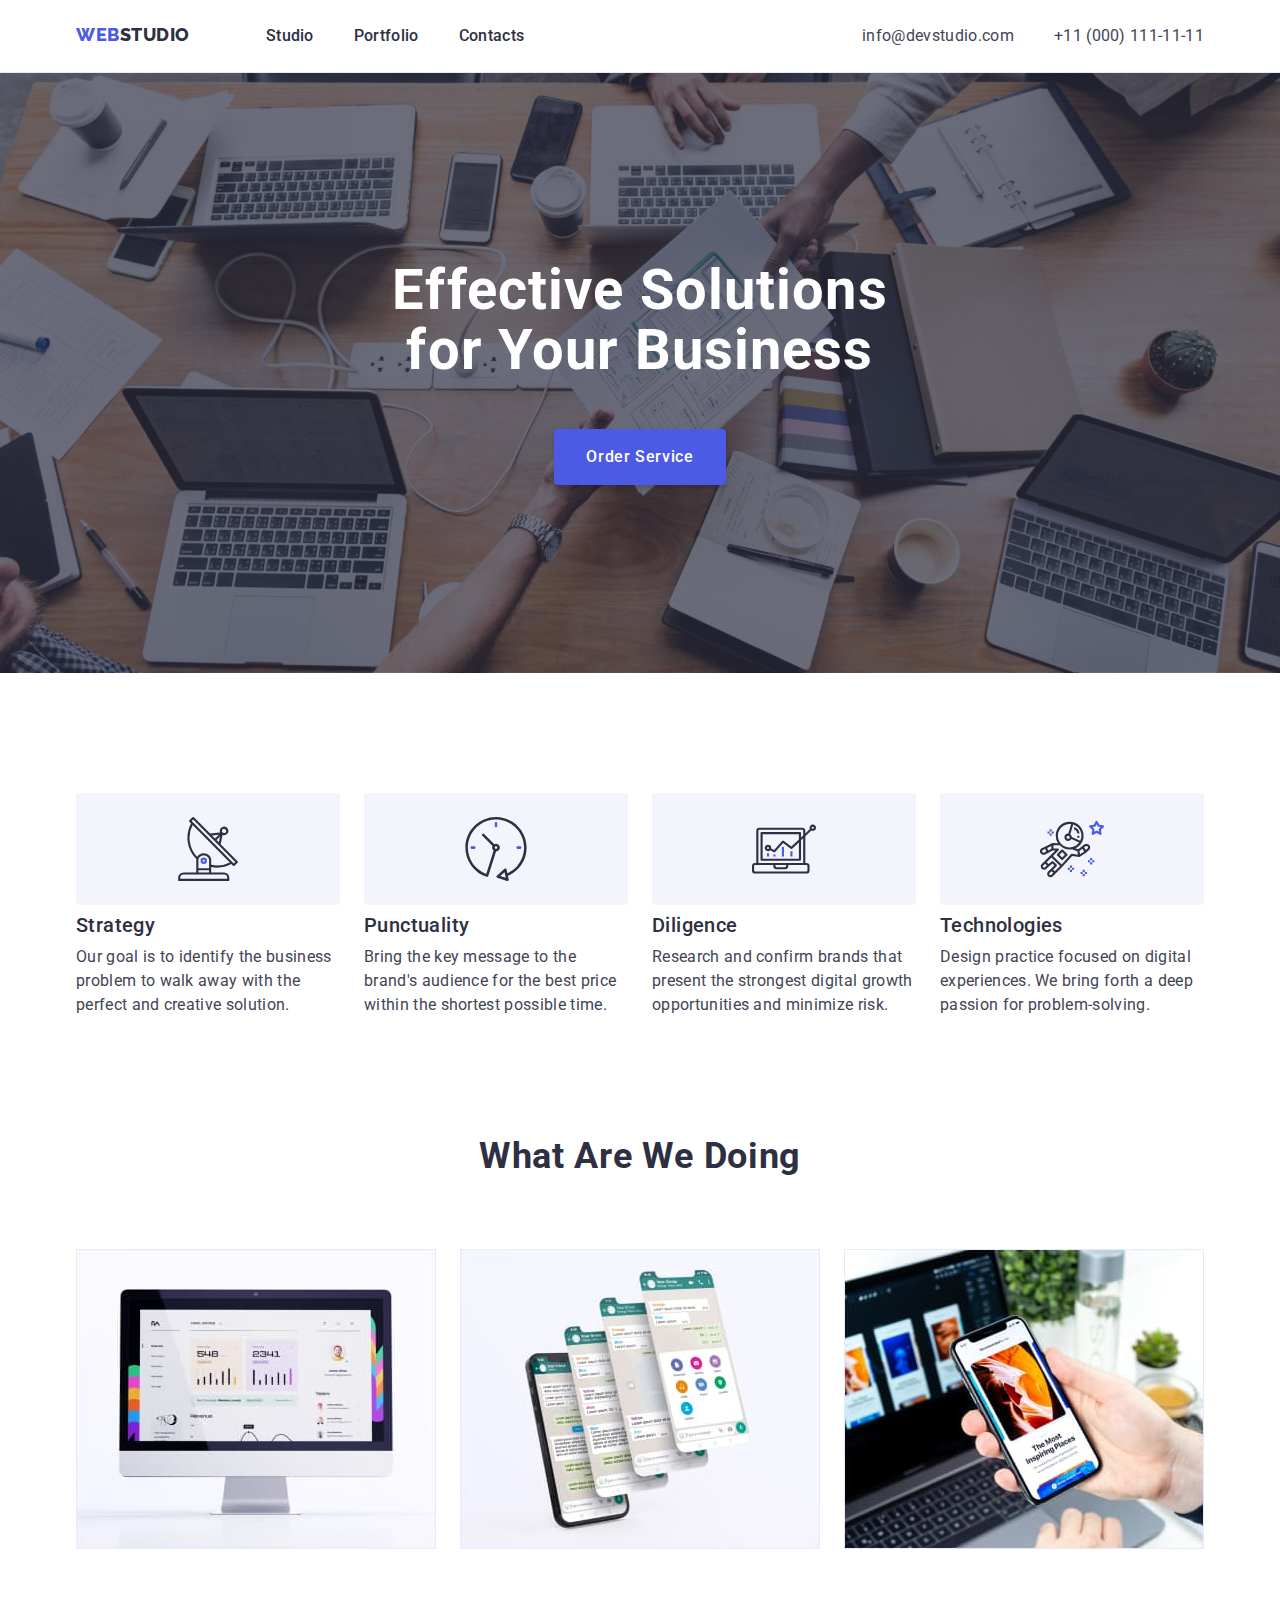
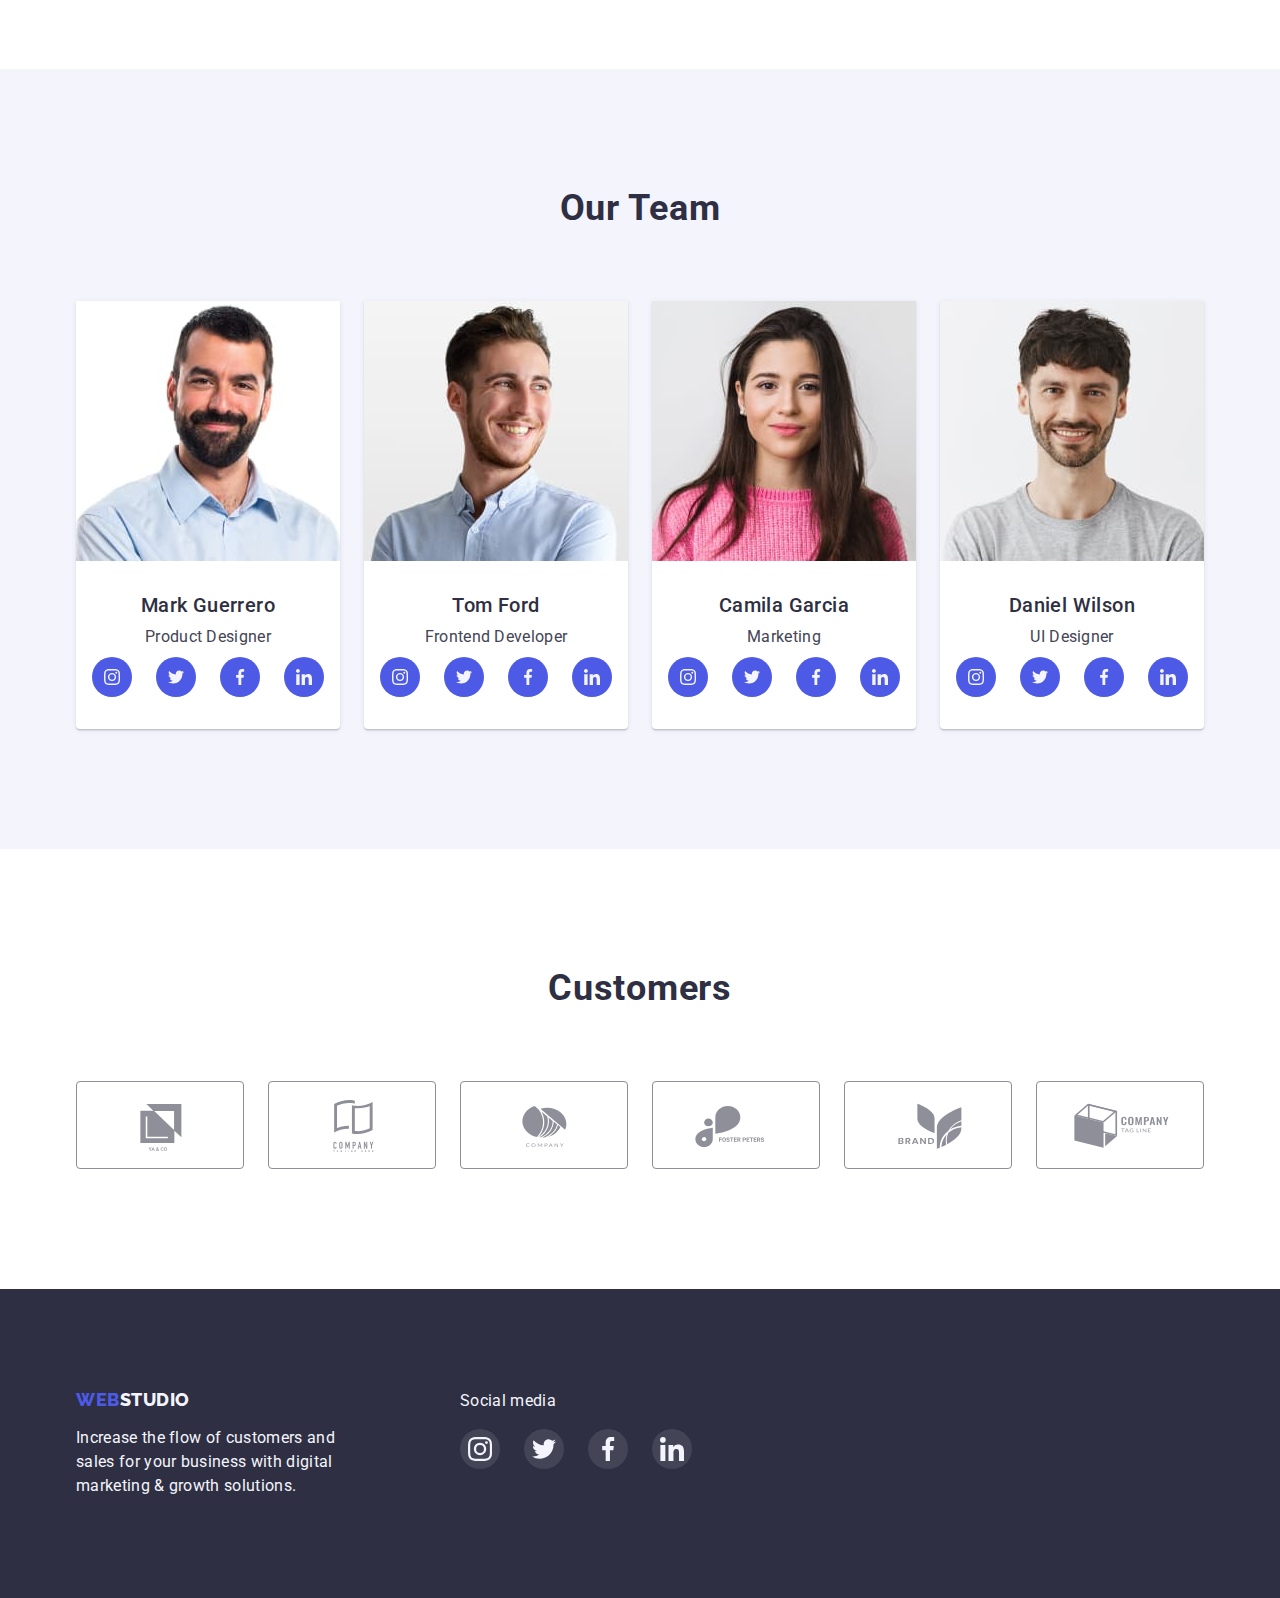
==== index.html @ 15838abc "Initial commit" ====
<!DOCTYPE html>
<html lang="en">
	<head>
		<meta charset="UTF-8" />
		<meta http-equiv="X-UA-Compatible" content="IE=edge" />
		<meta name="viewport" content="width=device-width, initial-scale=1.0" />
		<title>WEbStudio</title>

		<link rel="preconnect" href="https://fonts.googleapis.com" />
		<link rel="preconnect" href="https://fonts.gstatic.com" crossorigin />
		<link
			href="https://fonts.googleapis.com/css2?family=Raleway:wght@800&family=Roboto:wght@400;500;700&display=swap"
			rel="stylesheet"
		/>
		<link rel="stylesheet" href="https://cdn.jsdelivr.net/npm/modern-normalize@1.1.0/modern-normalize.min.css" />
		<link rel="stylesheet" href="./css/styles.css" />
	</head>
	<body>
		<!-- ===========================Header=========================== -->

		<header class="header-section">
			<div class="header-container">
				<nav class="nav-container">
					<a class="link logo-link" href="./index.html">Web<span class="logo-studio">Studio</span></a>
					<ul class="list nav-menu">
						<li class="nav-menu-item"><a class="link header-link" href="./index.html">Studio</a></li>
						<li class="nav-menu-item"><a class="link header-link" href="./portfolio.html">Portfolio</a></li>
						<li class="nav-menu-item"><a class="link header-link" href="">Contacts</a></li>
					</ul>
				</nav>
				<address class="contacts">
					<ul class="list contacts-items">
						<li class="contacts-item">
							<a class="link header-link" href="mailto:info@devstudio.com">info@devstudio.com </a>
						</li>
						<li class="contacts-item">
							<a class="link header-link" href="tel:+110001111111">+11 (000) 111-11-11</a>
						</li>
					</ul>
				</address>
			</div>
		</header>
		<main>
			<!-- ===========================Hero=========================== -->

			<section class="section hero-section">
				<h1 class="hero-title">Effective Solutions for Your Business</h1>
				<button type="button" class="order-btn">Order Service</button>
			</section>

			<!-- =======================Our Advantages======================= -->

			<section class="section">
				<div class="container">
					<h2 class="visually-hidden">Our advantages</h2>
					<ul class="list features-list">
						<li class="features-item">
							<div class="features-icon-block">
								<svg class="features-icon">
									<use href="./images/icons.svg#icon-antenna"></use>
								</svg>
							</div>
							<h3 class="subtitle">Strategy</h3>
							<p class="descr">
								Our goal is to identify the business problem to walk away with the perfect and creative solution.
							</p>
						</li>
						<li class="features-item">
							<div class="features-icon-block">
								<svg class="features-icon">
									<use href="./images/icons.svg#icon-clock"></use>
								</svg>
							</div>
							<h3 class="subtitle">Punctuality</h3>
							<p class="descr">
								Bring the key message to the brand's audience for the best price within the shortest possible time.
							</p>
						</li>
						<li class="features-item">
							<div class="features-icon-block">
								<svg class="features-icon">
									<use href="./images/icons.svg#icon-diagram"></use>
								</svg>
							</div>
							<h3 class="subtitle">Diligence</h3>
							<p class="descr">
								Research and confirm brands that present the strongest digital growth opportunities and minimize risk.
							</p>
						</li>
						<li class="features-item">
							<div class="features-icon-block">
								<svg class="features-icon">
									<use href="./images/icons.svg#icon-astronaut"></use>
								</svg>
							</div>
							<h3 class="subtitle">Technologies</h3>
							<p class="descr">
								Design practice focused on digital experiences. We bring forth a deep passion for problem-solving.
							</p>
						</li>
					</ul>
				</div>
			</section>

			<!-- =======================Our products======================== -->

			<section class="section products-section">
				<div class="container">
					<h2 class="title">What are we doing</h2>
					<ul class="list products-list">
						<li class="products-item">
							<img src="./images/img_1.jpg" alt="computer screen" width="360" height="300" />
						</li>
						<li class="products-item">
							<img src="./images/img_2.jpg" alt="phone screen" width="360" height="300" />
						</li>
						<li class="products-item">
							<img src="./images/img_3.jpg" alt="computer and phone screens" width="360" height="300" />
						</li>
					</ul>
				</div>
			</section>

			<!-- =========================Our Team========================== -->

			<section class="section team-section">
				<div class="container team-container">
					<h2 class="title">Our Team</h2>
					<ul class="list team-list">
						<li class="team-item">
							<img
								src="./images/employees_photos/guerrero_mark.jpg"
								alt="photo of Mark Guerrero"
								width="264"
								height="260"
							/>
							<div class="team-descr">
								<h3 class="subtitle">Mark Guerrero</h3>
								<p class="descr">Product Designer</p>
								<ul class="soc-list list">
									<li class="soc-list-item">
										<a
											href="https://www.instagram.com"
											class="link soc-list-link"
											target="_blank"
											rel="noopener noreferrer"
											aria-label="instagram"
										>
											<svg class="soc-list-icon">
												<use href="./images/icons.svg#icon-instagram"></use>
											</svg>
										</a>
									</li>
									<li class="soc-list-item">
										<a
											href="https://twitter.com"
											class="link soc-list-link"
											target="_blank"
											rel="noopener noreferrer"
											aria-label="twitter"
										>
											<svg class="soc-list-icon">
												<use href="./images/icons.svg#icon-twitter"></use>
											</svg>
										</a>
									</li>
									<li class="soc-list-item">
										<a
											href="https://www.facebook.com/"
											class="link soc-list-link"
											target="_blank"
											rel="noopener noreferrer"
											aria-label="facebook"
										>
											<svg class="soc-list-icon">
												<use href="./images/icons.svg#icon-facebook"></use>
											</svg>
										</a>
									</li>
									<li class="soc-list-item">
										<a
											href="https://www.linkedin.com"
											class="link soc-list-link"
											target="_blank"
											rel="noopener noreferrer"
											aria-label="linkedin"
										>
											<svg class="soc-list-icon">
												<use href="./images/icons.svg#icon-linkedin"></use>
											</svg>
										</a>
									</li>
								</ul>
							</div>
						</li>
						<li class="team-item">
							<img src="./images/employees_photos/ford_tom.jpg" alt="photo of Tom Ford" width="264" height="260" />
							<div class="team-descr">
								<h3 class="subtitle">Tom Ford</h3>
								<p class="descr">Frontend Developer</p>
								<ul class="soc-list list">
									<li class="soc-list-item">
										<a
											href="https://www.instagram.com"
											class="link soc-list-link"
											target="_blank"
											rel="noopener noreferrer"
											aria-label="instagram"
										>
											<svg class="soc-list-icon">
												<use href="./images/icons.svg#icon-instagram"></use>
											</svg>
										</a>
									</li>
									<li class="soc-list-item">
										<a
											href="https://twitter.com"
											class="link soc-list-link"
											target="_blank"
											rel="noopener noreferrer"
											aria-label="twitter"
										>
											<svg class="soc-list-icon">
												<use href="./images/icons.svg#icon-twitter"></use>
											</svg>
										</a>
									</li>
									<li class="soc-list-item">
										<a
											href="https://www.facebook.com/"
											class="link soc-list-link"
											target="_blank"
											rel="noopener noreferrer"
											aria-label="facebook"
										>
											<svg class="soc-list-icon">
												<use href="./images/icons.svg#icon-facebook"></use>
											</svg>
										</a>
									</li>
									<li class="soc-list-item">
										<a
											href="https://www.linkedin.com"
											class="link soc-list-link"
											target="_blank"
											rel="noopener noreferrer"
											aria-label="linkedin"
										>
											<svg class="soc-list-icon">
												<use href="./images/icons.svg#icon-linkedin"></use>
											</svg>
										</a>
									</li>
								</ul>
							</div>
						</li>
						<li class="team-item">
							<img
								src="./images/employees_photos/garcia_camila.jpg"
								alt="photo of Camila Garcia"
								width="264"
								height="260"
							/>
							<div class="team-descr">
								<h3 class="subtitle">Camila Garcia</h3>
								<p class="descr">Marketing</p>
								<ul class="soc-list list">
									<li class="soc-list-item">
										<a
											href="https://www.instagram.com"
											class="link soc-list-link"
											target="_blank"
											rel="noopener noreferrer"
											aria-label="instagram"
										>
											<svg class="soc-list-icon">
												<use href="./images/icons.svg#icon-instagram"></use>
											</svg>
										</a>
									</li>
									<li class="soc-list-item">
										<a
											href="https://twitter.com"
											class="link soc-list-link"
											target="_blank"
											rel="noopener noreferrer"
											aria-label="twitter"
										>
											<svg class="soc-list-icon">
												<use href="./images/icons.svg#icon-twitter"></use>
											</svg>
										</a>
									</li>
									<li class="soc-list-item">
										<a
											href="https://www.facebook.com/"
											class="link soc-list-link"
											target="_blank"
											rel="noopener noreferrer"
											aria-label="facebook"
										>
											<svg class="soc-list-icon">
												<use href="./images/icons.svg#icon-facebook"></use>
											</svg>
										</a>
									</li>
									<li class="soc-list-item">
										<a
											href="https://www.linkedin.com"
											class="link soc-list-link"
											target="_blank"
											rel="noopener noreferrer"
											aria-label="linkedin"
										>
											<svg class="soc-list-icon">
												<use href="./images/icons.svg#icon-linkedin"></use>
											</svg>
										</a>
									</li>
								</ul>
							</div>
						</li>
						<li class="team-item">
							<img
								src="./images/employees_photos/wilson_daniel.jpg"
								alt="photo of Daniel Wilson"
								width="264"
								height="260"
							/>
							<div class="team-descr">
								<h3 class="subtitle">Daniel Wilson</h3>
								<p class="descr">UI Designer</p>
								<ul class="soc-list list">
									<li class="soc-list-item">
										<a
											href="https://www.instagram.com"
											class="link soc-list-link"
											target="_blank"
											rel="noopener noreferrer"
											aria-label="instagram"
										>
											<svg class="soc-list-icon">
												<use href="./images/icons.svg#icon-instagram"></use>
											</svg>
										</a>
									</li>
									<li class="soc-list-item">
										<a
											href="https://twitter.com"
											class="link soc-list-link"
											target="_blank"
											rel="noopener noreferrer"
											aria-label="twitter"
										>
											<svg class="soc-list-icon">
												<use href="./images/icons.svg#icon-twitter"></use>
											</svg>
										</a>
									</li>
									<li class="soc-list-item">
										<a
											href="https://www.facebook.com/"
											class="link soc-list-link"
											target="_blank"
											rel="noopener noreferrer"
											aria-label="facebook"
										>
											<svg class="soc-list-icon">
												<use href="./images/icons.svg#icon-facebook"></use>
											</svg>
										</a>
									</li>
									<li class="soc-list-item">
										<a
											href="https://www.linkedin.com"
											class="link soc-list-link"
											target="_blank"
											rel="noopener noreferrer"
											aria-label="linkedin"
										>
											<svg class="soc-list-icon">
												<use href="./images/icons.svg#icon-linkedin"></use>
											</svg>
										</a>
									</li>
								</ul>
							</div>
						</li>
					</ul>
				</div>
			</section>
			<!-- =========================/Our Team========================== -->

			<!-- =========================Customers========================== -->
			<section class="section">
				<div class="container customers-container">
					<h2 class="title">Customers</h2>
					<ul class="list customers-list">
						<li class="customers-item">
							<a href="" class="link customers-link">
								<svg class="customers-icon">
									<use href="./images/icons.svg#icon-company-logo-1"></use>
								</svg>
							</a>
						</li>
						<li class="customers-item">
							<a href="" class="link customers-link">
								<svg class="customers-icon">
									<use href="./images/icons.svg#icon-company-logo-2"></use>
								</svg>
							</a>
						</li>
						<li class="customers-item">
							<a href="" class="link customers-link">
								<svg class="customers-icon">
									<use href="./images/icons.svg#icon-company-logo-3"></use>
								</svg>
							</a>
						</li>
						<li class="customers-item">
							<a href="" class="link customers-link">
								<svg class="customers-icon">
									<use href="./images/icons.svg#icon-company-logo-4"></use>
								</svg>
							</a>
						</li>
						<li class="customers-item">
							<a href="" class="link customers-link">
								<svg class="customers-icon">
									<use href="./images/icons.svg#icon-company-logo-5"></use>
								</svg>
							</a>
						</li>
						<li class="customers-item">
							<a href="" class="link customers-link">
								<svg class="customers-icon">
									<use href="./images/icons.svg#icon-company-logo-6"></use>
								</svg>
							</a>
						</li>
					</ul>
				</div>
			</section>
		</main>

		<!-- =========================Footer========================== -->

		<footer class="footer-section">
			<div class="container">
				<div>
					<a class="link logo-link" href="./index.html">WEB<span class="logo-studio">Studio</span></a>
					<p class="descr">
						Increase the flow of customers and sales for your business with digital marketing & growth solutions.
					</p>
				</div>
				<div class="soc-block">
					<p class="descr">Social media</p>
					<ul class="soc-list list">
						<li class="soc-list-item">
							<a
								href="https://www.instagram.com"
								class="link soc-list-link"
								target="_blank"
								rel="noopener noreferrer"
								aria-label="instagram"
							>
								<svg class="soc-list-icon">
									<use href="./images/icons.svg#icon-instagram"></use>
								</svg>
							</a>
						</li>
						<li class="soc-list-item">
							<a
								href="https://twitter.com"
								class="link soc-list-link"
								target="_blank"
								rel="noopener noreferrer"
								aria-label="twitter"
							>
								<svg class="soc-list-icon">
									<use href="./images/icons.svg#icon-twitter"></use>
								</svg>
							</a>
						</li>
						<li class="soc-list-item">
							<a
								href="https://www.facebook.com/"
								class="link soc-list-link"
								target="_blank"
								rel="noopener noreferrer"
								aria-label="facebook"
							>
								<svg class="soc-list-icon">
									<use href="./images/icons.svg#icon-facebook"></use>
								</svg>
							</a>
						</li>
						<li class="soc-list-item">
							<a
								href="https://www.linkedin.com"
								class="link soc-list-link"
								target="_blank"
								rel="noopener noreferrer"
								aria-label="linkedin"
							>
								<svg class="soc-list-icon">
									<use href="./images/icons.svg#icon-linkedin"></use>
								</svg>
							</a>
						</li>
					</ul>
				</div>
			</div>
		</footer>
	</body>
</html>
---- css/styles.css ----
:root{
    --primary-font: 'Roboto', sans-serf;
    --secondary-font: 'Raleway', sans-serf;
    --primary-brand:#4D5AE5;
    --pressed-state:#404BBF;
    --dark: #2E2F42;
    --success: #31D0AA;
    --text: #434455;
    --subtle-text: #8E8F99;
    --accent: #E7E9FC;
    --light: #f4f4fd;
    --modal-overlay: rgba(46, 47, 66, 0.4);
    --hero-overlay: rgba(46, 47, 66, 0.7);
    --white-background: #ffffff;
}
html {
    box-sizing: border-box;
}
body {
    font-family: var(--primary-font);
    color: var(--text);
    background: var(--white-background);
}
h1, h2, h3, p {
    margin-top: 0;
    margin-bottom: 0;
}
img {
    display: block;
    max-width: 100%;
}
.list {
    list-style: none;
    margin-top: 0;
    margin-bottom: 0;
    padding-left: 0;
}

.link {
    text-decoration: none;
}
/*=========================Components=========================*/

.section {
    padding-top: 120px;
    padding-bottom: 120px;
}
.container, .header-container {
    width: 1158px;
    margin-left: auto;
    margin-right: auto;
    padding-left: 15px;
    padding-right: 15px;

    display: flex;
}
.logo-link {
    font-family: var(--secondary-font);
    font-weight: 800;
    font-size: 18px;
    line-height: 1.17;
    letter-spacing: 0.03em;
    text-transform: uppercase;
    color: var(--primary-brand);
}
.logo-studio {
    color: var(--dark);
}
.footer-section .logo-studio {
    color: var(--light);
}

.title {
    margin-bottom: 72px;
    font-size: 36px;
    line-height: 1.11;
    text-align: center;
    letter-spacing: 0.02em;
    text-transform: capitalize;
    color: var(--dark);
}
.subtitle {
    font-weight: 500;
    font-size: 20px;
    line-height: 1.2;
    letter-spacing: 0.02em;
    color: var(--dark);
}
.descr {
    line-height: 1.5;
    letter-spacing: 0.02em;
    color: var(--text);
}
.visually-hidden {
    position: absolute;
    top: -150%;
    z-index: -100;
    width: 0;
    height: 0;
    opacity: 0;
    visibility: hidden;
    user-select: none;
    pointer-events: none;
    cursor: none;
    margin: 0;
    padding: 0;
    overflow: hidden;
    border: none;
    outline: none;
    white-space: nowrap;
}
.soc-list {
    display: flex;
    justify-content: center;
    align-items: center;
    gap: 24px;
    margin-top: 8px;
}

.soc-list-item {
    width: 40px;
    height: 40px;
}

.soc-list-link {
    display: flex;
    justify-content: center;
    align-items: center;
    width: 100%;
    height: 100%;

    border-radius: 50%;
}

/*=========================/Components========================*/

/*===========================Header===========================*/
.header-section {
    border-bottom: 1px solid #E7E9FC;
}
.nav-container {
    display: flex;
    margin-right: auto;
}
.nav-menu{
    display: flex;
    margin-left: 76px;
    gap: 40px;
}
.header-section a {
    display: block;
    padding-top: 24px;
    padding-bottom: 24px;
}
.header-link {
    line-height: 1.5;
    letter-spacing: 0.02em;
}
.nav-menu .header-link {
    font-weight: 500;
    color: var(--dark);
}
.contacts .header-link {
    color: var(--adr-color);
}
.header-link:hover,
.header-link:focus {
    color: var(--pressed-state);
}
.contacts {
    font-style: normal;
}
.contacts-items {
    display: flex;
    gap: 40px;
}

/*===========================/Header===========================*/

/*============================Hero=============================*/

.hero-section {
    max-width: 1440px;
    padding-top: 188px;
    padding-bottom: 188px;
    margin-left: auto;
    margin-right: auto;

    background-color: var(--dark);
    background-image: linear-gradient(var(--hero-overlay), var(--hero-overlay)), url(../images/hero_img.jpg);
    background-size: cover;
    background-repeat: no-repeat;
    background-position: center;
}
.hero-title {
    width: 496px;
    margin-left: auto;
    margin-right: auto;

    text-align: center;
    font-size: 56px;
    line-height: 1.07;
    letter-spacing: 0.02em;

    color: var(--white-background);
}
.order-btn {
    display: block;
    margin-top: 48px;
    padding: 16px 32px;
    margin-left: auto;
    margin-right: auto;

    font-weight: 500;
    line-height: 1.5;
    align-items: center;
    letter-spacing: 0.04em;

    background: var(--primary-brand);
    color: var(--white-background);

    box-shadow: 0px 4px 4px rgba(0, 0, 0, 0.15);
    border: none;
    border-radius: 4px;
    cursor: pointer;
}
.order-btn:hover,
.order-btn:focus {
    background: var(--pressed-state);
}
/*===========================/Hero===========================*/

/* =======================Our Advantages======================= */

.features-list,
.products-list,
.team-list {
    display: flex;
    flex-wrap: wrap;
    gap: 24px;
}
.features-item {
    flex-basis: calc((100% - 72px)/4);
}
.features-list .subtitle {
    margin-bottom: 8px;
}
.features-icon-block {
    display: flex;
    justify-content: center;
    align-items: center;
    margin-bottom: 8px;
    width: 264px;
    height: 112px;
    background-color: var(--light);
    border-radius: 4px;
}
.features-icon {
    width: 64px;
    height: 64px;
}
/* ======================/Our Advantages======================= */

/* =======================Our products======================== */

.products-section {
    padding-top: 0;
}
.products-section .container {
    flex-direction: column;
}
.products-item {
    flex-basis: calc((100% - 48px)/3);
}
/* ======================/Our products======================== */

/*=========================Our Team==========================*/

.team-section {
    background: var(--light);
}
.team-container {
    flex-direction: column;
}
.team-item {
    flex-basis: calc((100% - 72px)/4);
    background: var(--white-background);
    box-shadow: 0px 1px 6px rgba(46, 47, 66, 0.08), 0px 1px 1px rgba(46, 47, 66, 0.16), 0px 2px 1px rgba(46, 47, 66, 0.08);
    border-radius: 0px 0px 4px 4px;
}
.team-descr {
    padding-top: 32px;
    padding-bottom: 32px;
    text-align: center;
}
.team-descr .subtitle {
    margin-bottom: 8px;
}
.team-descr .soc-list-link {
    background-color: var(--primary-brand);
}
.team-descr .soc-list-link:hover,
.team-descr .soc-list-link:focus {
    background-color: var(--pressed-state);
}
.team-descr .soc-list-icon {
    width: 16px;
    height: 16px;
    

}
/*===========================/Our Team===========================*/

/*===========================Customers===========================*/
.customers-container {
    flex-direction: column;
}
.customers-list {
    display: flex;
    justify-content: center;
    gap: 24px;
}
.customers-item {
    width: 168px;
    height: 88px;
}
.customers-link {
    display: flex;
    justify-content: center;
    align-items: center;
    width:  100%;
    height: 100%;
    border: 1px solid var(--subtle-text);
    border-radius: 4px;
}
.customers-icon {
    width: 104px;
    height: 56px;
    fill: var(--subtle-text);
}
.customers-link:hover,
.customers-link:focus {
    border: 1px solid var(--pressed-state);
}
.customers-link:hover .customers-icon,
.customers-link:focus .customers-icon {
    fill: var(--pressed-state);
}

/*===========================/Customers===========================*/

/*===========================Footer===========================*/

.footer-section {
    background-color: var(--dark);
    padding-top: 100px;
    padding-bottom: 100px;
}
.footer-section>.container {
        justify-content: start;
        align-items: flex-start;
}
.footer-section .logo-link{
    display: block;
    margin-bottom: 16px;
}
.footer-section .descr {
    display: block;
    width: 264px;
    color: var(--light);
    
}
.soc-block {
    margin-left: 120px;
}
footer .soc-list {
    display: flex;
    justify-content: start;
    gap: 24px;
    margin-top: 16px;
}
footer .soc-list-link {
    background-color: rgba(255, 255, 255, 0.1);
}
footer .soc-list-link:hover,
footer .soc-list-link:focus {
    background-color: var(--success);
}
footer .soc-list-icon {
    width: 24px;
    height: 24px;
}
/*===========================/Footer===========================*/

/*===========================Portfolio===========================*/

.portfolio-section {
    padding-top: 96px;
}
.portfolio-container {
    display: flex;
    flex-direction: column;
}
.filter-menu {
    margin-bottom: 72px;
    display: flex;
    justify-content: center;
    gap:24px;
}
.portfolio-list {
    display: flex;
        flex-wrap: wrap;
        gap: 48px 24px;
}
.portfolio-menu-btn {
    font-weight: 500;
    font-size: 16px;
    line-height: 1.5;
    letter-spacing: 0.04em;

    color: var(--primary-brand);
    background: var(--light);
    border: 1px solid var(--accent);
    border-radius: 4px;
    padding: 12px 24px;
    cursor: pointer;
}
.portfolio-menu-btn:hover,
.portfolio-menu-btn:focus {
    color: var(--white-background);
    background: var(--pressed-state);
    border-color: var(--primary-brand);
    box-shadow: 0px 3px 1px rgba(0, 0, 0, 0.1), 0px 2px 1px rgba(0, 0, 0, 0.08), 0px 2px 2px rgba(0, 0, 0, 0.12);
}
.portfolio-list-item {
    flex-basis: calc((100% - 48px)/3);
}
.portfolio-list-item>.link{
    display: block;
}
.portfolio-list-item>.link:hover,
.portfolio-list-item>.link:focus {
    box-shadow: 0px 1px 6px rgba(46, 47, 66, 0.08),
    0px 1px 1px rgba(46, 47, 66, 0.16),
    0px 2px 1px rgba(46, 47, 66, 0.08);
}
.portfolio-card {
    border: 1px solid var(--accent);
    border-top: none;
    padding-top: 32px;
    padding-bottom: 32px;
    padding-left: 16px;

}
.portfolio-card .subtitle {
    margin-bottom: 8px;
}

/*===========================Portfolio===========================*/
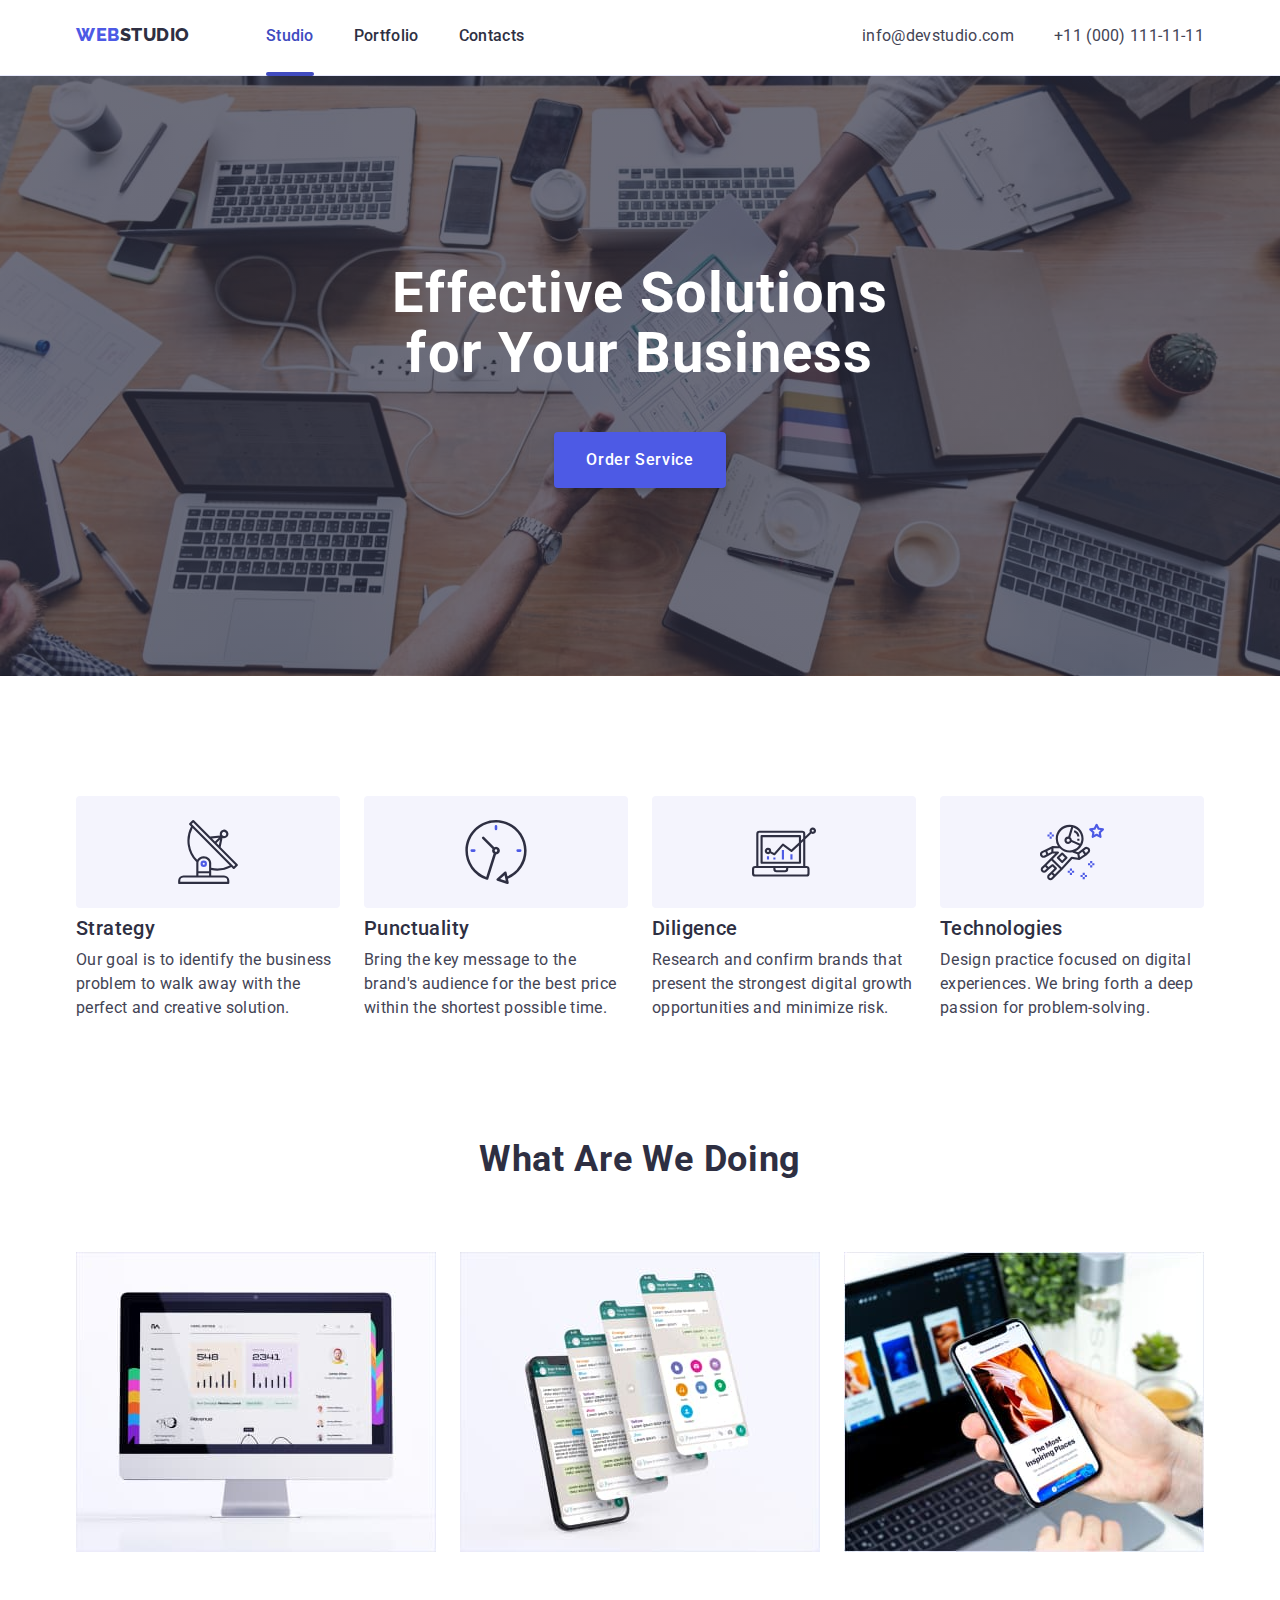
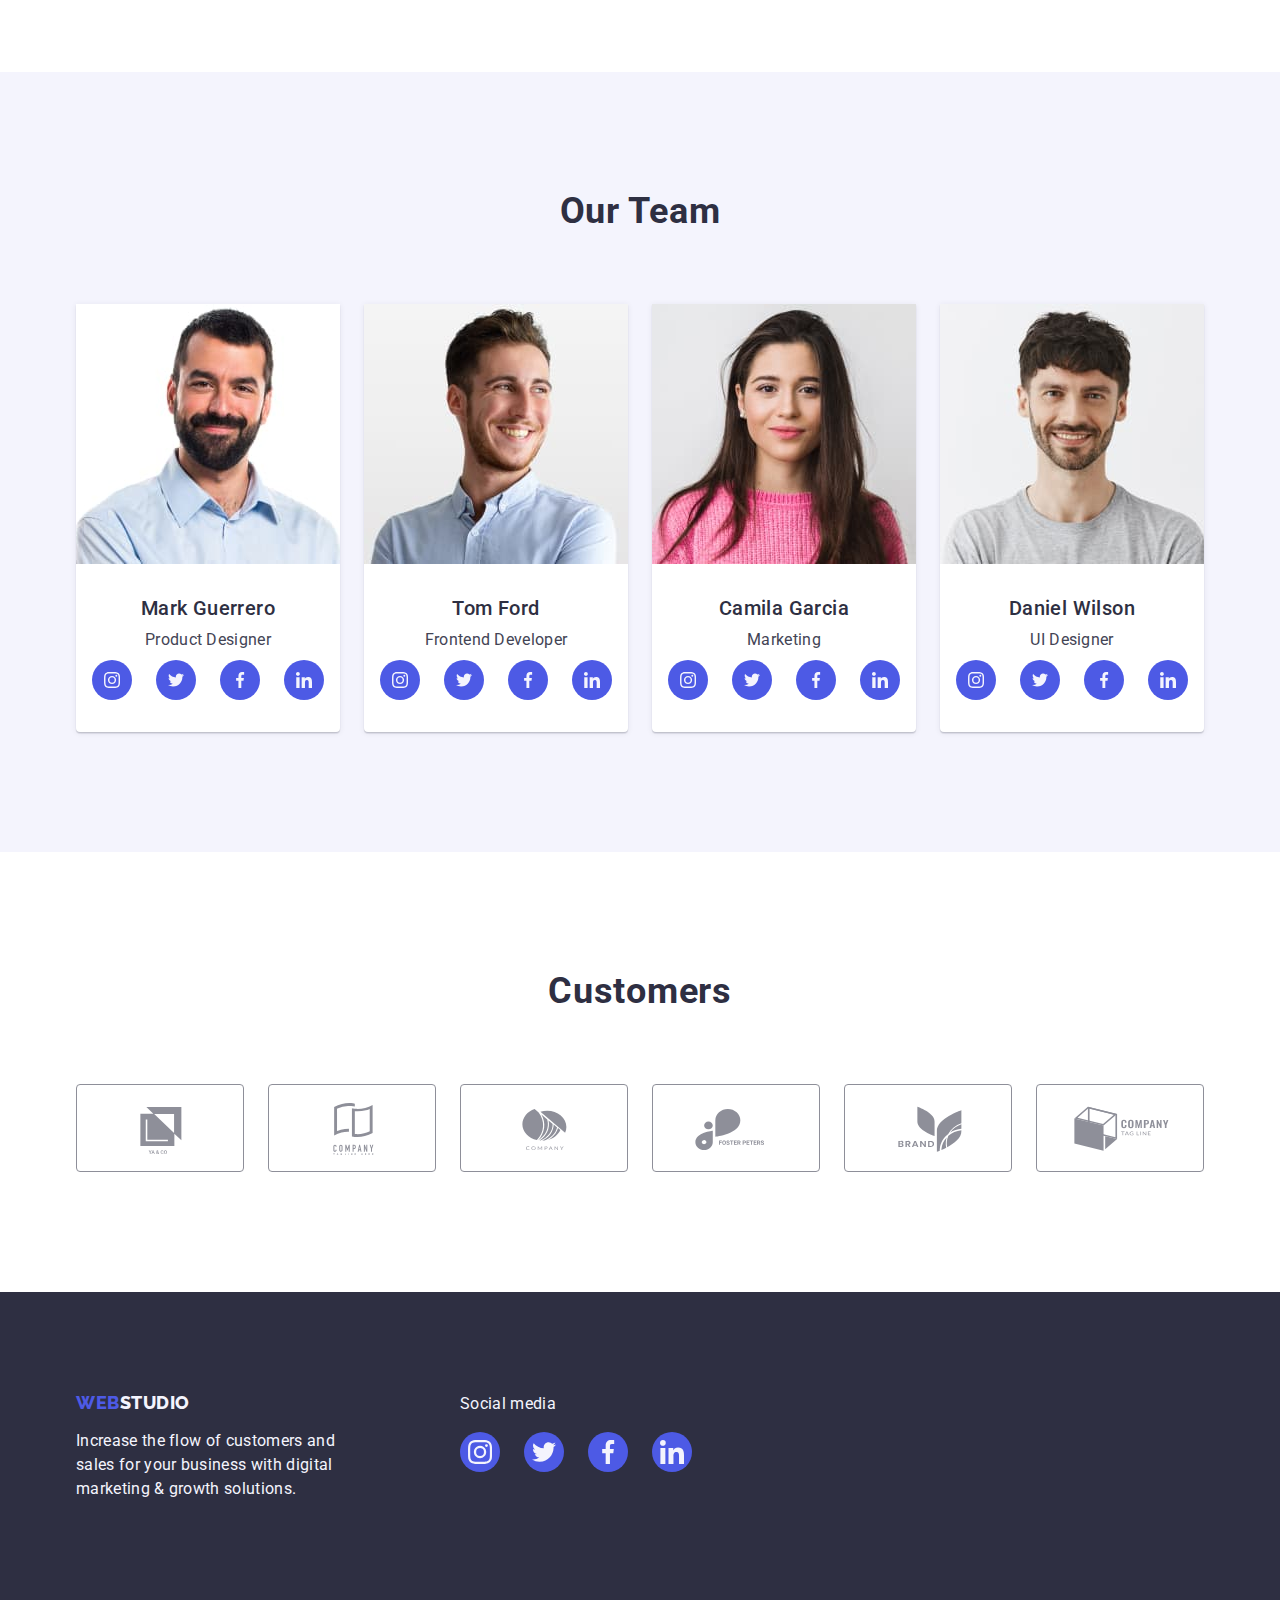
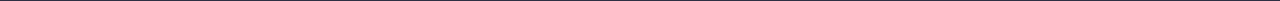
==== commit a6a6fbff: "add transition and modal" ====
--- a/index.html
+++ b/index.html
@@ -23,7 +23,7 @@
 				<nav class="nav-container">
 					<a class="link logo-link" href="./index.html">Web<span class="logo-studio">Studio</span></a>
 					<ul class="list nav-menu">
-						<li class="nav-menu-item"><a class="link header-link" href="./index.html">Studio</a></li>
+						<li class="active nav-menu-item"><a class="link header-link" href="./index.html">Studio</a></li>
 						<li class="nav-menu-item"><a class="link header-link" href="./portfolio.html">Portfolio</a></li>
 						<li class="nav-menu-item"><a class="link header-link" href="">Contacts</a></li>
 					</ul>
@@ -45,7 +45,7 @@
 
 			<section class="section hero-section">
 				<h1 class="hero-title">Effective Solutions for Your Business</h1>
-				<button type="button" class="order-btn">Order Service</button>
+				<button type="button" data-modal-open class="order-btn">Order Service</button>
 			</section>
 
 			<!-- =======================Our Advantages======================= -->
@@ -56,7 +56,7 @@
 					<ul class="list features-list">
 						<li class="features-item">
 							<div class="features-icon-block">
-								<svg class="features-icon">
+								<svg width="64" height="64">
 									<use href="./images/icons.svg#icon-antenna"></use>
 								</svg>
 							</div>
@@ -67,7 +67,7 @@
 						</li>
 						<li class="features-item">
 							<div class="features-icon-block">
-								<svg class="features-icon">
+								<svg width="64" height="64">
 									<use href="./images/icons.svg#icon-clock"></use>
 								</svg>
 							</div>
@@ -78,7 +78,7 @@
 						</li>
 						<li class="features-item">
 							<div class="features-icon-block">
-								<svg class="features-icon">
+								<svg width="64" height="64">
 									<use href="./images/icons.svg#icon-diagram"></use>
 								</svg>
 							</div>
@@ -89,7 +89,7 @@
 						</li>
 						<li class="features-item">
 							<div class="features-icon-block">
-								<svg class="features-icon">
+								<svg width="64" height="64">
 									<use href="./images/icons.svg#icon-astronaut"></use>
 								</svg>
 							</div>
@@ -146,7 +146,7 @@
 											rel="noopener noreferrer"
 											aria-label="instagram"
 										>
-											<svg class="soc-list-icon">
+											<svg width="16" height="16">
 												<use href="./images/icons.svg#icon-instagram"></use>
 											</svg>
 										</a>
@@ -159,7 +159,7 @@
 											rel="noopener noreferrer"
 											aria-label="twitter"
 										>
-											<svg class="soc-list-icon">
+											<svg width="16" height="16">
 												<use href="./images/icons.svg#icon-twitter"></use>
 											</svg>
 										</a>
@@ -172,7 +172,7 @@
 											rel="noopener noreferrer"
 											aria-label="facebook"
 										>
-											<svg class="soc-list-icon">
+											<svg width="16" height="16">
 												<use href="./images/icons.svg#icon-facebook"></use>
 											</svg>
 										</a>
@@ -185,7 +185,7 @@
 											rel="noopener noreferrer"
 											aria-label="linkedin"
 										>
-											<svg class="soc-list-icon">
+											<svg width="16" height="16">
 												<use href="./images/icons.svg#icon-linkedin"></use>
 											</svg>
 										</a>
@@ -207,7 +207,7 @@
 											rel="noopener noreferrer"
 											aria-label="instagram"
 										>
-											<svg class="soc-list-icon">
+											<svg width="16" height="16">
 												<use href="./images/icons.svg#icon-instagram"></use>
 											</svg>
 										</a>
@@ -220,7 +220,7 @@
 											rel="noopener noreferrer"
 											aria-label="twitter"
 										>
-											<svg class="soc-list-icon">
+											<svg width="16" height="16">
 												<use href="./images/icons.svg#icon-twitter"></use>
 											</svg>
 										</a>
@@ -233,7 +233,7 @@
 											rel="noopener noreferrer"
 											aria-label="facebook"
 										>
-											<svg class="soc-list-icon">
+											<svg width="16" height="16">
 												<use href="./images/icons.svg#icon-facebook"></use>
 											</svg>
 										</a>
@@ -246,7 +246,7 @@
 											rel="noopener noreferrer"
 											aria-label="linkedin"
 										>
-											<svg class="soc-list-icon">
+											<svg width="16" height="16">
 												<use href="./images/icons.svg#icon-linkedin"></use>
 											</svg>
 										</a>
@@ -273,7 +273,7 @@
 											rel="noopener noreferrer"
 											aria-label="instagram"
 										>
-											<svg class="soc-list-icon">
+											<svg width="16" height="16">
 												<use href="./images/icons.svg#icon-instagram"></use>
 											</svg>
 										</a>
@@ -286,7 +286,7 @@
 											rel="noopener noreferrer"
 											aria-label="twitter"
 										>
-											<svg class="soc-list-icon">
+											<svg width="16" height="16">
 												<use href="./images/icons.svg#icon-twitter"></use>
 											</svg>
 										</a>
@@ -299,7 +299,7 @@
 											rel="noopener noreferrer"
 											aria-label="facebook"
 										>
-											<svg class="soc-list-icon">
+											<svg width="16" height="16">
 												<use href="./images/icons.svg#icon-facebook"></use>
 											</svg>
 										</a>
@@ -312,7 +312,7 @@
 											rel="noopener noreferrer"
 											aria-label="linkedin"
 										>
-											<svg class="soc-list-icon">
+											<svg width="16" height="16">
 												<use href="./images/icons.svg#icon-linkedin"></use>
 											</svg>
 										</a>
@@ -339,7 +339,7 @@
 											rel="noopener noreferrer"
 											aria-label="instagram"
 										>
-											<svg class="soc-list-icon">
+											<svg width="16" height="16">
 												<use href="./images/icons.svg#icon-instagram"></use>
 											</svg>
 										</a>
@@ -352,7 +352,7 @@
 											rel="noopener noreferrer"
 											aria-label="twitter"
 										>
-											<svg class="soc-list-icon">
+											<svg width="16" height="16">
 												<use href="./images/icons.svg#icon-twitter"></use>
 											</svg>
 										</a>
@@ -365,7 +365,7 @@
 											rel="noopener noreferrer"
 											aria-label="facebook"
 										>
-											<svg class="soc-list-icon">
+											<svg width="16" height="16">
 												<use href="./images/icons.svg#icon-facebook"></use>
 											</svg>
 										</a>
@@ -378,7 +378,7 @@
 											rel="noopener noreferrer"
 											aria-label="linkedin"
 										>
-											<svg class="soc-list-icon">
+											<svg width="16" height="16">
 												<use href="./images/icons.svg#icon-linkedin"></use>
 											</svg>
 										</a>
@@ -398,42 +398,42 @@
 					<ul class="list customers-list">
 						<li class="customers-item">
 							<a href="" class="link customers-link">
-								<svg class="customers-icon">
+								<svg class="customers-icon" width="104" height="56px">
 									<use href="./images/icons.svg#icon-company-logo-1"></use>
 								</svg>
 							</a>
 						</li>
 						<li class="customers-item">
 							<a href="" class="link customers-link">
-								<svg class="customers-icon">
+								<svg class="customers-icon" width="104" height="56px">
 									<use href="./images/icons.svg#icon-company-logo-2"></use>
 								</svg>
 							</a>
 						</li>
 						<li class="customers-item">
 							<a href="" class="link customers-link">
-								<svg class="customers-icon">
+								<svg class="customers-icon" width="104" height="56px">
 									<use href="./images/icons.svg#icon-company-logo-3"></use>
 								</svg>
 							</a>
 						</li>
 						<li class="customers-item">
 							<a href="" class="link customers-link">
-								<svg class="customers-icon">
+								<svg class="customers-icon" width="104" height="56px">
 									<use href="./images/icons.svg#icon-company-logo-4"></use>
 								</svg>
 							</a>
 						</li>
 						<li class="customers-item">
 							<a href="" class="link customers-link">
-								<svg class="customers-icon">
+								<svg class="customers-icon" width="104" height="56px">
 									<use href="./images/icons.svg#icon-company-logo-5"></use>
 								</svg>
 							</a>
 						</li>
 						<li class="customers-item">
 							<a href="" class="link customers-link">
-								<svg class="customers-icon">
+								<svg class="customers-icon" width="104" height="56px">
 									<use href="./images/icons.svg#icon-company-logo-6"></use>
 								</svg>
 							</a>
@@ -464,7 +464,7 @@
 								rel="noopener noreferrer"
 								aria-label="instagram"
 							>
-								<svg class="soc-list-icon">
+								<svg width="24" height="24">
 									<use href="./images/icons.svg#icon-instagram"></use>
 								</svg>
 							</a>
@@ -477,7 +477,7 @@
 								rel="noopener noreferrer"
 								aria-label="twitter"
 							>
-								<svg class="soc-list-icon">
+								<svg width="24" height="24">
 									<use href="./images/icons.svg#icon-twitter"></use>
 								</svg>
 							</a>
@@ -490,7 +490,7 @@
 								rel="noopener noreferrer"
 								aria-label="facebook"
 							>
-								<svg class="soc-list-icon">
+								<svg width="24" height="24">
 									<use href="./images/icons.svg#icon-facebook"></use>
 								</svg>
 							</a>
@@ -503,7 +503,7 @@
 								rel="noopener noreferrer"
 								aria-label="linkedin"
 							>
-								<svg class="soc-list-icon">
+								<svg width="24" height="24">
 									<use href="./images/icons.svg#icon-linkedin"></use>
 								</svg>
 							</a>
@@ -512,5 +512,15 @@
 				</div>
 			</div>
 		</footer>
+		<div class="backdrop is-hidden" data-modal>
+			<div class="modal">
+				<button class="close-btn" data-modal-close type="button">
+					<svg class="close-btn-icon" width="8" height="8">
+						<use href="./images/icons.svg#close-btn"></use>
+					</svg>
+				</button>
+			</div>
+		</div>
+		<script src="./js/modal.js"></script>
 	</body>
 </html>
--- a/css/styles.css
+++ b/css/styles.css
@@ -12,6 +12,8 @@
     --modal-overlay: rgba(46, 47, 66, 0.4);
     --hero-overlay: rgba(46, 47, 66, 0.7);
     --white-background: #ffffff;
+    --modal-background: #FCFCFC;
+    --transition-descr: 250ms cubic-bezier(0.4, 0, 0.2, 1);
 }
 html {
     box-sizing: border-box;
@@ -35,61 +37,8 @@
     margin-bottom: 0;
     padding-left: 0;
 }
-
 .link {
     text-decoration: none;
-}
-/*=========================Components=========================*/
-
-.section {
-    padding-top: 120px;
-    padding-bottom: 120px;
-}
-.container, .header-container {
-    width: 1158px;
-    margin-left: auto;
-    margin-right: auto;
-    padding-left: 15px;
-    padding-right: 15px;
-
-    display: flex;
-}
-.logo-link {
-    font-family: var(--secondary-font);
-    font-weight: 800;
-    font-size: 18px;
-    line-height: 1.17;
-    letter-spacing: 0.03em;
-    text-transform: uppercase;
-    color: var(--primary-brand);
-}
-.logo-studio {
-    color: var(--dark);
-}
-.footer-section .logo-studio {
-    color: var(--light);
-}
-
-.title {
-    margin-bottom: 72px;
-    font-size: 36px;
-    line-height: 1.11;
-    text-align: center;
-    letter-spacing: 0.02em;
-    text-transform: capitalize;
-    color: var(--dark);
-}
-.subtitle {
-    font-weight: 500;
-    font-size: 20px;
-    line-height: 1.2;
-    letter-spacing: 0.02em;
-    color: var(--dark);
-}
-.descr {
-    line-height: 1.5;
-    letter-spacing: 0.02em;
-    color: var(--text);
 }
 .visually-hidden {
     position: absolute;
@@ -109,6 +58,56 @@
     outline: none;
     white-space: nowrap;
 }
+/*=========================Components=========================*/
+
+.section {
+    padding-top: 120px;
+    padding-bottom: 120px;
+}
+.container, .header-container {
+    display: flex;
+    width: 1158px;
+    margin-left: auto;
+    margin-right: auto;
+    padding-left: 15px;
+    padding-right: 15px;
+}
+.logo-link {
+    font-family: var(--secondary-font);
+    font-weight: 800;
+    font-size: 18px;
+    line-height: 1.17;
+    letter-spacing: 0.03em;
+    text-transform: uppercase;
+    color: var(--primary-brand);
+}
+.logo-studio {
+    color: var(--dark);
+}
+.footer-section .logo-studio {
+    color: var(--light);
+}
+.title {
+    margin-bottom: 72px;
+    font-size: 36px;
+    line-height: 1.11;
+    text-align: center;
+    letter-spacing: 0.02em;
+    text-transform: capitalize;
+    color: var(--dark);
+}
+.subtitle {
+    font-weight: 500;
+    font-size: 20px;
+    line-height: 1.2;
+    letter-spacing: 0.02em;
+    color: var(--dark);
+}
+.descr {
+    line-height: 1.5;
+    letter-spacing: 0.02em;
+    color: var(--text);
+}
 .soc-list {
     display: flex;
     justify-content: center;
@@ -116,12 +115,10 @@
     gap: 24px;
     margin-top: 8px;
 }
-
 .soc-list-item {
     width: 40px;
     height: 40px;
 }
-
 .soc-list-link {
     display: flex;
     justify-content: center;
@@ -130,6 +127,8 @@
     height: 100%;
 
     border-radius: 50%;
+
+    transition: background-color var(--transition-descr);
 }
 
 /*=========================/Components========================*/
@@ -144,8 +143,8 @@
 }
 .nav-menu{
     display: flex;
+    gap: 40px;
     margin-left: 76px;
-    gap: 40px;
 }
 .header-section a {
     display: block;
@@ -155,6 +154,8 @@
 .header-link {
     line-height: 1.5;
     letter-spacing: 0.02em;
+
+    transition: color var(--transition-descr);
 }
 .nav-menu .header-link {
     font-weight: 500;
@@ -173,6 +174,19 @@
 .contacts-items {
     display: flex;
     gap: 40px;
+}
+.active::after {
+    content: "";
+    display: block;
+    width: 100%;
+    height: 4px;
+    margin-bottom: -1px;
+    
+    background-color: var(--pressed-state);
+    border-radius: 2px;
+}
+.active>.header-link {
+    color: var(--pressed-state);
 }
 
 /*===========================/Header===========================*/
@@ -216,17 +230,19 @@
     align-items: center;
     letter-spacing: 0.04em;
 
-    background: var(--primary-brand);
     color: var(--white-background);
+    background-color: var(--primary-brand);
 
     box-shadow: 0px 4px 4px rgba(0, 0, 0, 0.15);
     border: none;
     border-radius: 4px;
     cursor: pointer;
+
+    transition: background-color var(--transition-descr);
 }
 .order-btn:hover,
 .order-btn:focus {
-    background: var(--pressed-state);
+    background-color: var(--pressed-state);
 }
 /*===========================/Hero===========================*/
 
@@ -252,13 +268,11 @@
     margin-bottom: 8px;
     width: 264px;
     height: 112px;
+
     background-color: var(--light);
     border-radius: 4px;
 }
-.features-icon {
-    width: 64px;
-    height: 64px;
-}
+
 /* ======================/Our Advantages======================= */
 
 /* =======================Our products======================== */
@@ -303,12 +317,7 @@
 .team-descr .soc-list-link:focus {
     background-color: var(--pressed-state);
 }
-.team-descr .soc-list-icon {
-    width: 16px;
-    height: 16px;
-    
-
-}
+
 /*===========================/Our Team===========================*/
 
 /*===========================Customers===========================*/
@@ -332,11 +341,12 @@
     height: 100%;
     border: 1px solid var(--subtle-text);
     border-radius: 4px;
+
+    transition: border 250ms var(--transition-descr);
 }
 .customers-icon {
-    width: 104px;
-    height: 56px;
     fill: var(--subtle-text);
+    transition: fill var(--transition-descr);
 }
 .customers-link:hover,
 .customers-link:focus {
@@ -352,13 +362,13 @@
 /*===========================Footer===========================*/
 
 .footer-section {
-    background-color: var(--dark);
     padding-top: 100px;
     padding-bottom: 100px;
+    background-color: var(--dark);
 }
 .footer-section>.container {
-        justify-content: start;
-        align-items: flex-start;
+    align-items: flex-start;
+    justify-content: start;
 }
 .footer-section .logo-link{
     display: block;
@@ -368,7 +378,6 @@
     display: block;
     width: 264px;
     color: var(--light);
-    
 }
 .soc-block {
     margin-left: 120px;
@@ -380,17 +389,77 @@
     margin-top: 16px;
 }
 footer .soc-list-link {
-    background-color: rgba(255, 255, 255, 0.1);
+    background-color: var(--primary-brand);
 }
 footer .soc-list-link:hover,
 footer .soc-list-link:focus {
     background-color: var(--success);
 }
-footer .soc-list-icon {
+
+/*===========================/Footer===========================*/
+
+/*===========================Modal===========================*/
+
+.backdrop {
+    position: fixed;
+    top: 0;
+    left: 0;
+    z-index: 100;
+    width: 100%;
+    height: 100%;
+
+    background-color: var(--modal-overlay);
+
+    transition: opacity var(--transition-descr), visibility var(--transition-descr);
+} 
+.backdrop.is-hidden {
+    visibility: hidden;
+    opacity: 0;
+    pointer-events: none;
+}
+.modal {
+    position: absolute;
+    top: 50%;
+    left: 50%;
+    transform: translate(-50%, -50%);
+    overflow: auto;
+    
+    width: 408px;
+    height: 576px;
+    
+    background-color: var(--modal-background);
+}
+.close-btn {
+    position: absolute;
+    top: 24px;
+    right: 24px;
+    display: flex;
+    justify-content: center;
+    align-items: center;
+    padding: 0;
     width: 24px;
     height: 24px;
-}
-/*===========================/Footer===========================*/
+
+    background-color: var(--accent);
+    border: 1px solid rgba(0, 0, 0, 0.1);
+    border-radius: 50%;
+
+    transition: background-color var(--transition-descr);
+}
+.close-btn:hover,
+.close-btn:focus {
+    color: var(--white-background);
+    background-color: var(--pressed-state);
+}
+.close-btn:hover .close-btn-icon,
+.close-btn:focus .close-btn-icon {
+    fill: var(--white-background);
+}
+.close-btn-icon {
+    fill: var(--dark);
+    transition: fill var(--transition-descr);
+}
+/*===========================/Modal===========================*/
 
 /*===========================Portfolio===========================*/
 
@@ -402,17 +471,19 @@
     flex-direction: column;
 }
 .filter-menu {
+    display: flex;
+    justify-content: center;
+    gap:24px;
     margin-bottom: 72px;
-    display: flex;
-    justify-content: center;
-    gap:24px;
 }
 .portfolio-list {
     display: flex;
-        flex-wrap: wrap;
-        gap: 48px 24px;
+    flex-wrap: wrap;
+    gap: 48px 24px;
 }
 .portfolio-menu-btn {
+    padding: 12px 24px;
+
     font-weight: 500;
     font-size: 16px;
     line-height: 1.5;
@@ -422,13 +493,17 @@
     background: var(--light);
     border: 1px solid var(--accent);
     border-radius: 4px;
-    padding: 12px 24px;
+
     cursor: pointer;
+    transition: background-color   var(--transition-descr),
+                color  var(--transition-descr),
+                border-color   var(--transition-descr),
+                box-shadow   var(--transition-descr);
 }
 .portfolio-menu-btn:hover,
 .portfolio-menu-btn:focus {
     color: var(--white-background);
-    background: var(--pressed-state);
+    background-color: var(--pressed-state);
     border-color: var(--primary-brand);
     box-shadow: 0px 3px 1px rgba(0, 0, 0, 0.1), 0px 2px 1px rgba(0, 0, 0, 0.08), 0px 2px 2px rgba(0, 0, 0, 0.12);
 }
@@ -437,20 +512,46 @@
 }
 .portfolio-list-item>.link{
     display: block;
-}
+    transition: box-shadow var(--transition-descr);
+}
+.float {
+    position: relative;
+    overflow: hidden;
+}
+.overlay {
+    position: absolute;
+    top: 0;
+    left: 0;
+    width: 100%;
+    height: 100%;
+    overflow: auto;
+    transform: translate(0,100% );
+    
+    padding: 40px 32px 0 32px;
+
+    background-color: var(--primary-brand);
+    color: var(--light);
+
+    transition: transform 500ms linear;
+}
+    
 .portfolio-list-item>.link:hover,
 .portfolio-list-item>.link:focus {
     box-shadow: 0px 1px 6px rgba(46, 47, 66, 0.08),
-    0px 1px 1px rgba(46, 47, 66, 0.16),
-    0px 2px 1px rgba(46, 47, 66, 0.08);
+                0px 1px 1px rgba(46, 47, 66, 0.16),
+                0px 2px 1px rgba(46, 47, 66, 0.08);
+}
+.portfolio-list-item>.link:hover .overlay,
+.portfolio-list-item>.link:focus .overlay{
+    transform: translate(0,0);
 }
 .portfolio-card {
-    border: 1px solid var(--accent);
-    border-top: none;
     padding-top: 32px;
     padding-bottom: 32px;
     padding-left: 16px;
-
+    
+    border: 1px solid var(--accent);
+    border-top: none;
 }
 .portfolio-card .subtitle {
     margin-bottom: 8px;
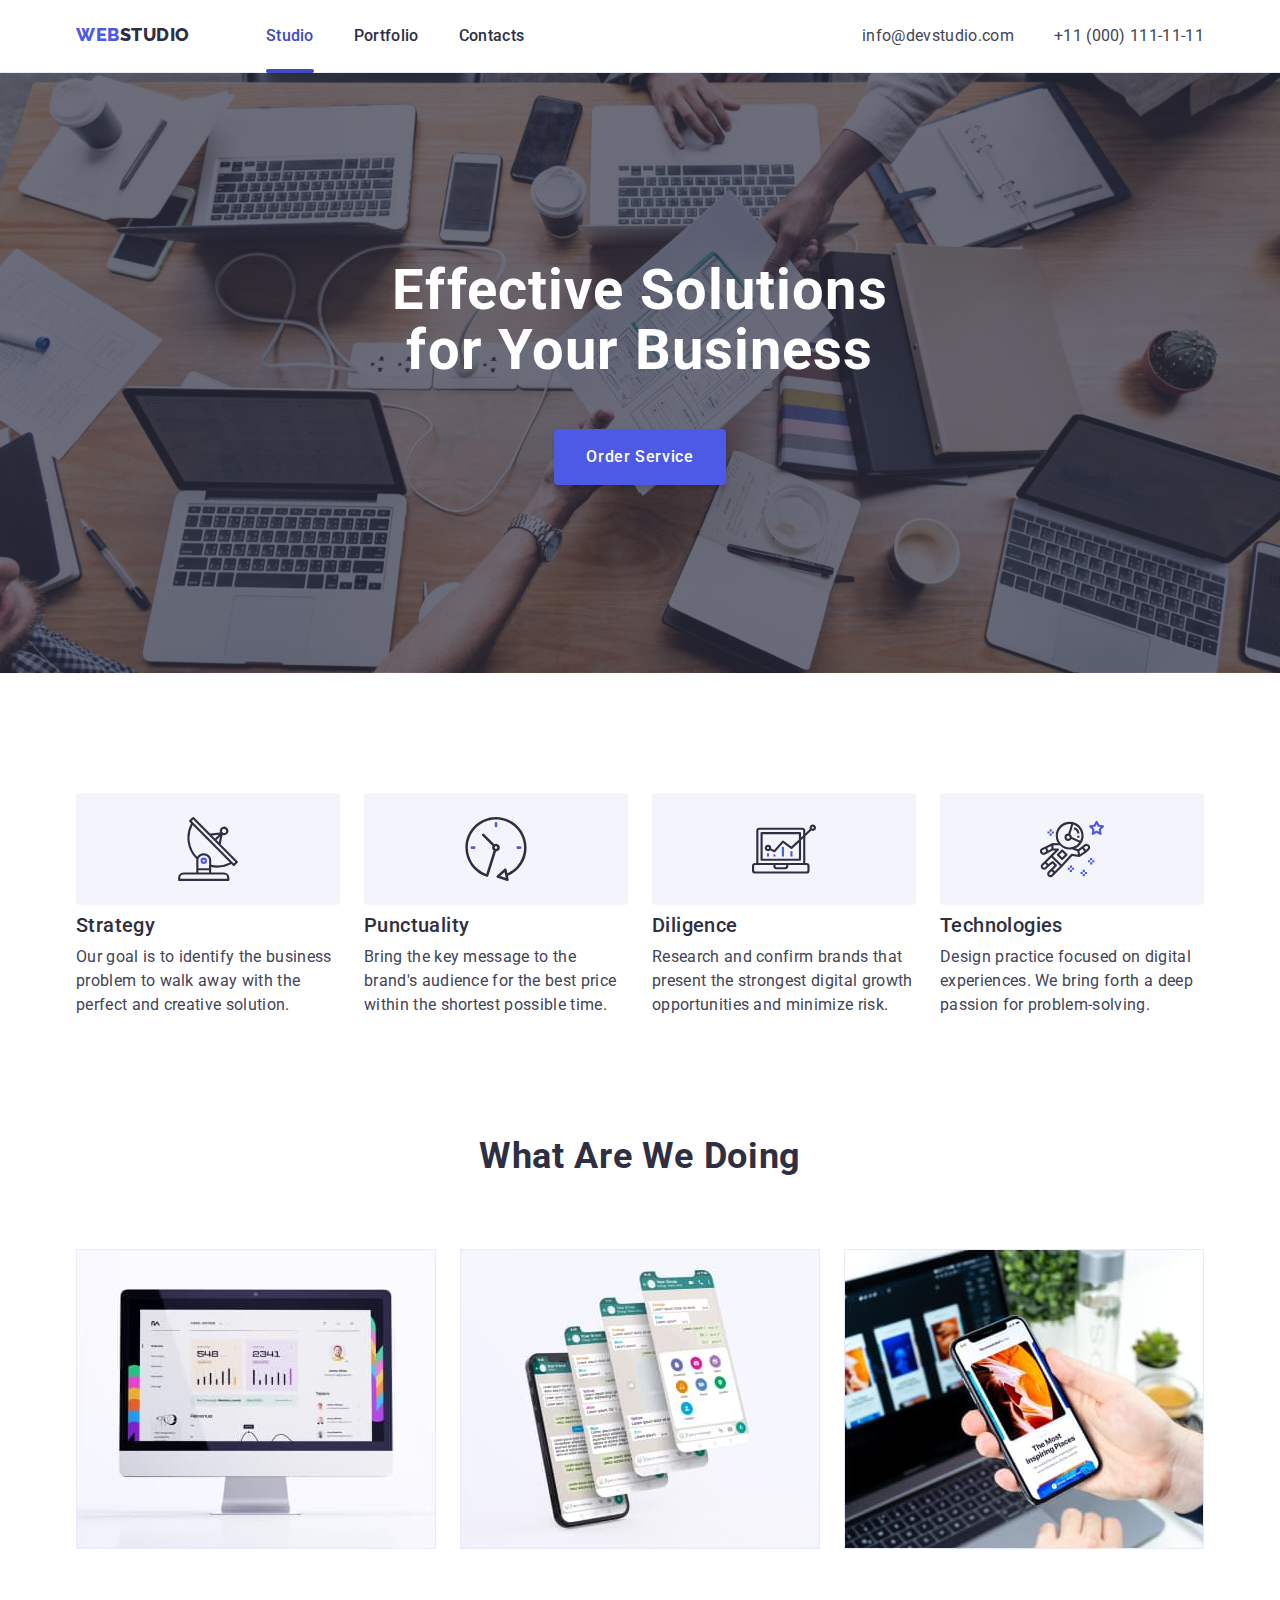
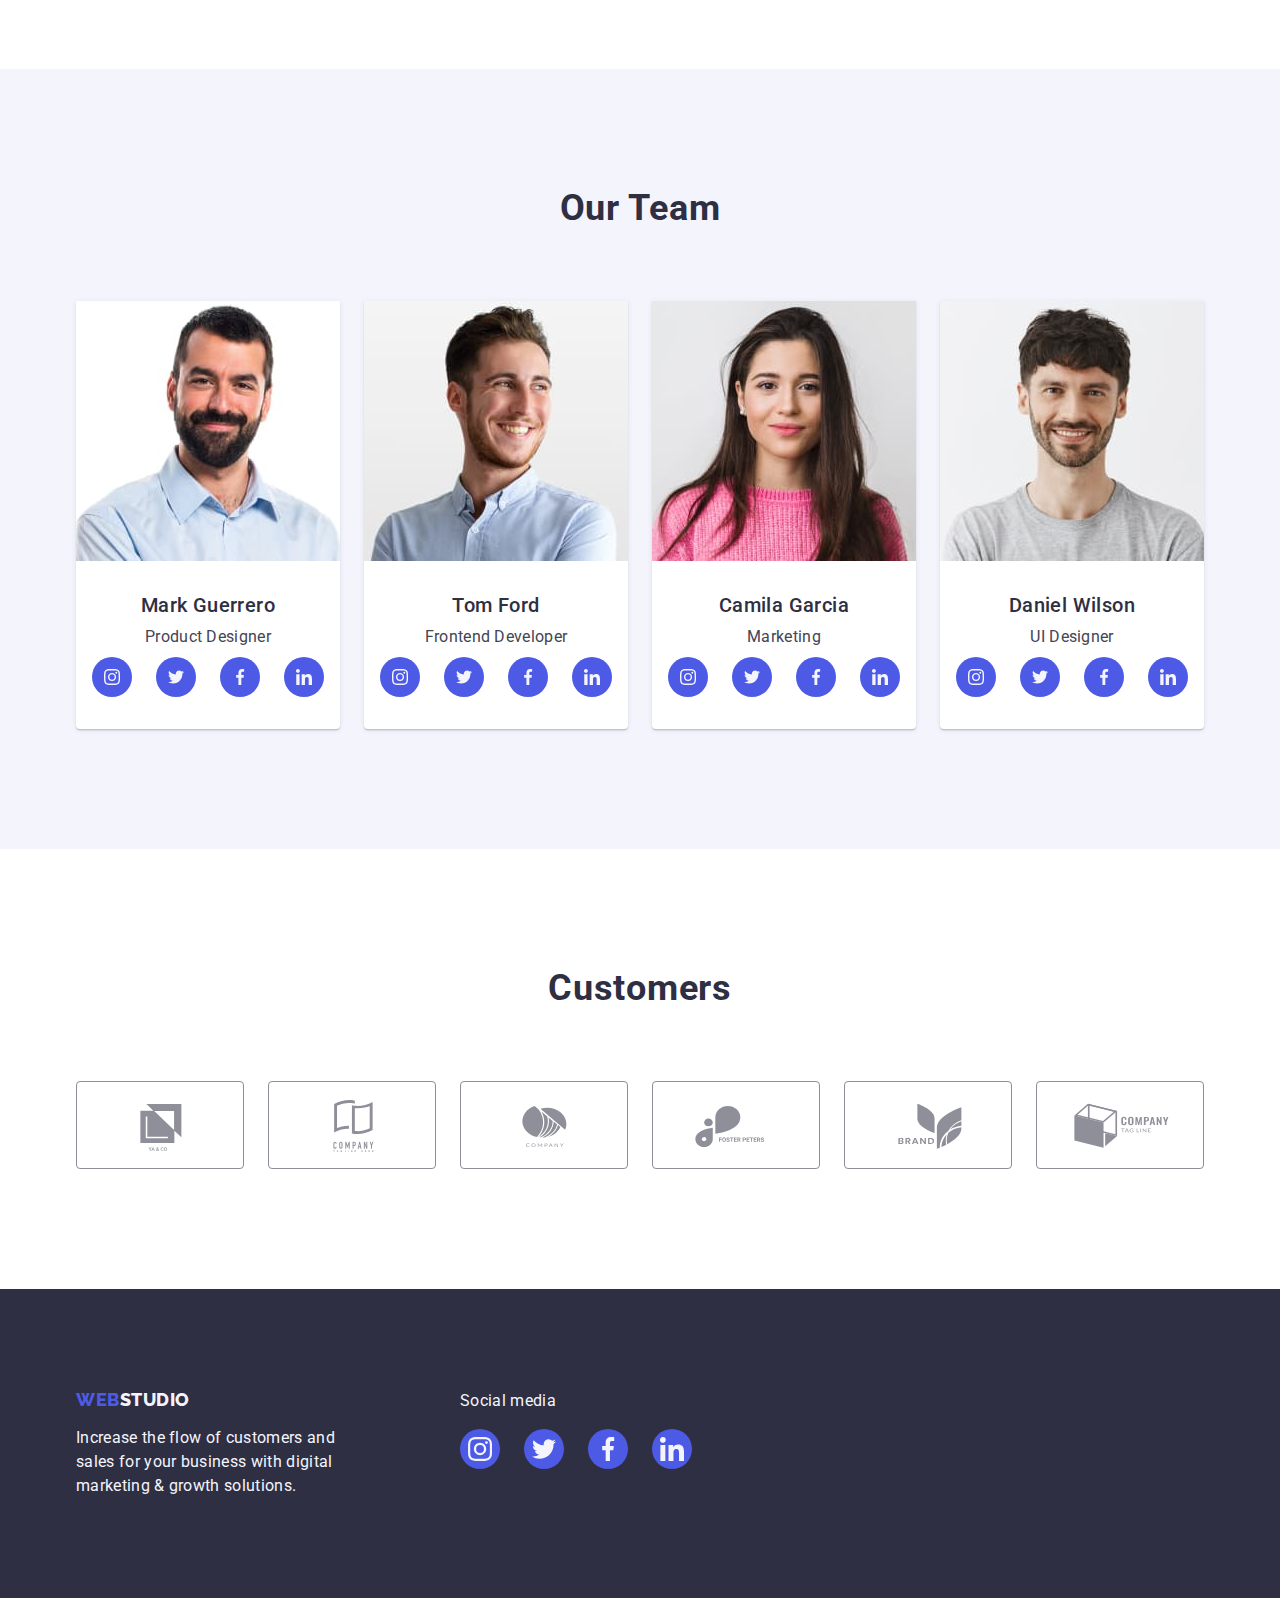
==== commit eb5f709b: "fixed active" ====
--- a/index.html
+++ b/index.html
@@ -23,7 +23,7 @@
 				<nav class="nav-container">
 					<a class="link logo-link" href="./index.html">Web<span class="logo-studio">Studio</span></a>
 					<ul class="list nav-menu">
-						<li class="active nav-menu-item"><a class="link header-link" href="./index.html">Studio</a></li>
+						<li class="nav-menu-item"><a class="active link header-link" href="./index.html">Studio</a></li>
 						<li class="nav-menu-item"><a class="link header-link" href="./portfolio.html">Portfolio</a></li>
 						<li class="nav-menu-item"><a class="link header-link" href="">Contacts</a></li>
 					</ul>
--- a/css/styles.css
+++ b/css/styles.css
@@ -158,6 +158,8 @@
     transition: color var(--transition-descr);
 }
 .nav-menu .header-link {
+    position: relative;
+    display: block;
     font-weight: 500;
     color: var(--dark);
 }
@@ -177,15 +179,19 @@
 }
 .active::after {
     content: "";
+    position: absolute;
+    left: 0;
+    bottom: -1px;
+
     display: block;
     width: 100%;
     height: 4px;
-    margin-bottom: -1px;
+    
     
     background-color: var(--pressed-state);
     border-radius: 2px;
 }
-.active>.header-link {
+.nav-menu .active {
     color: var(--pressed-state);
 }
 
